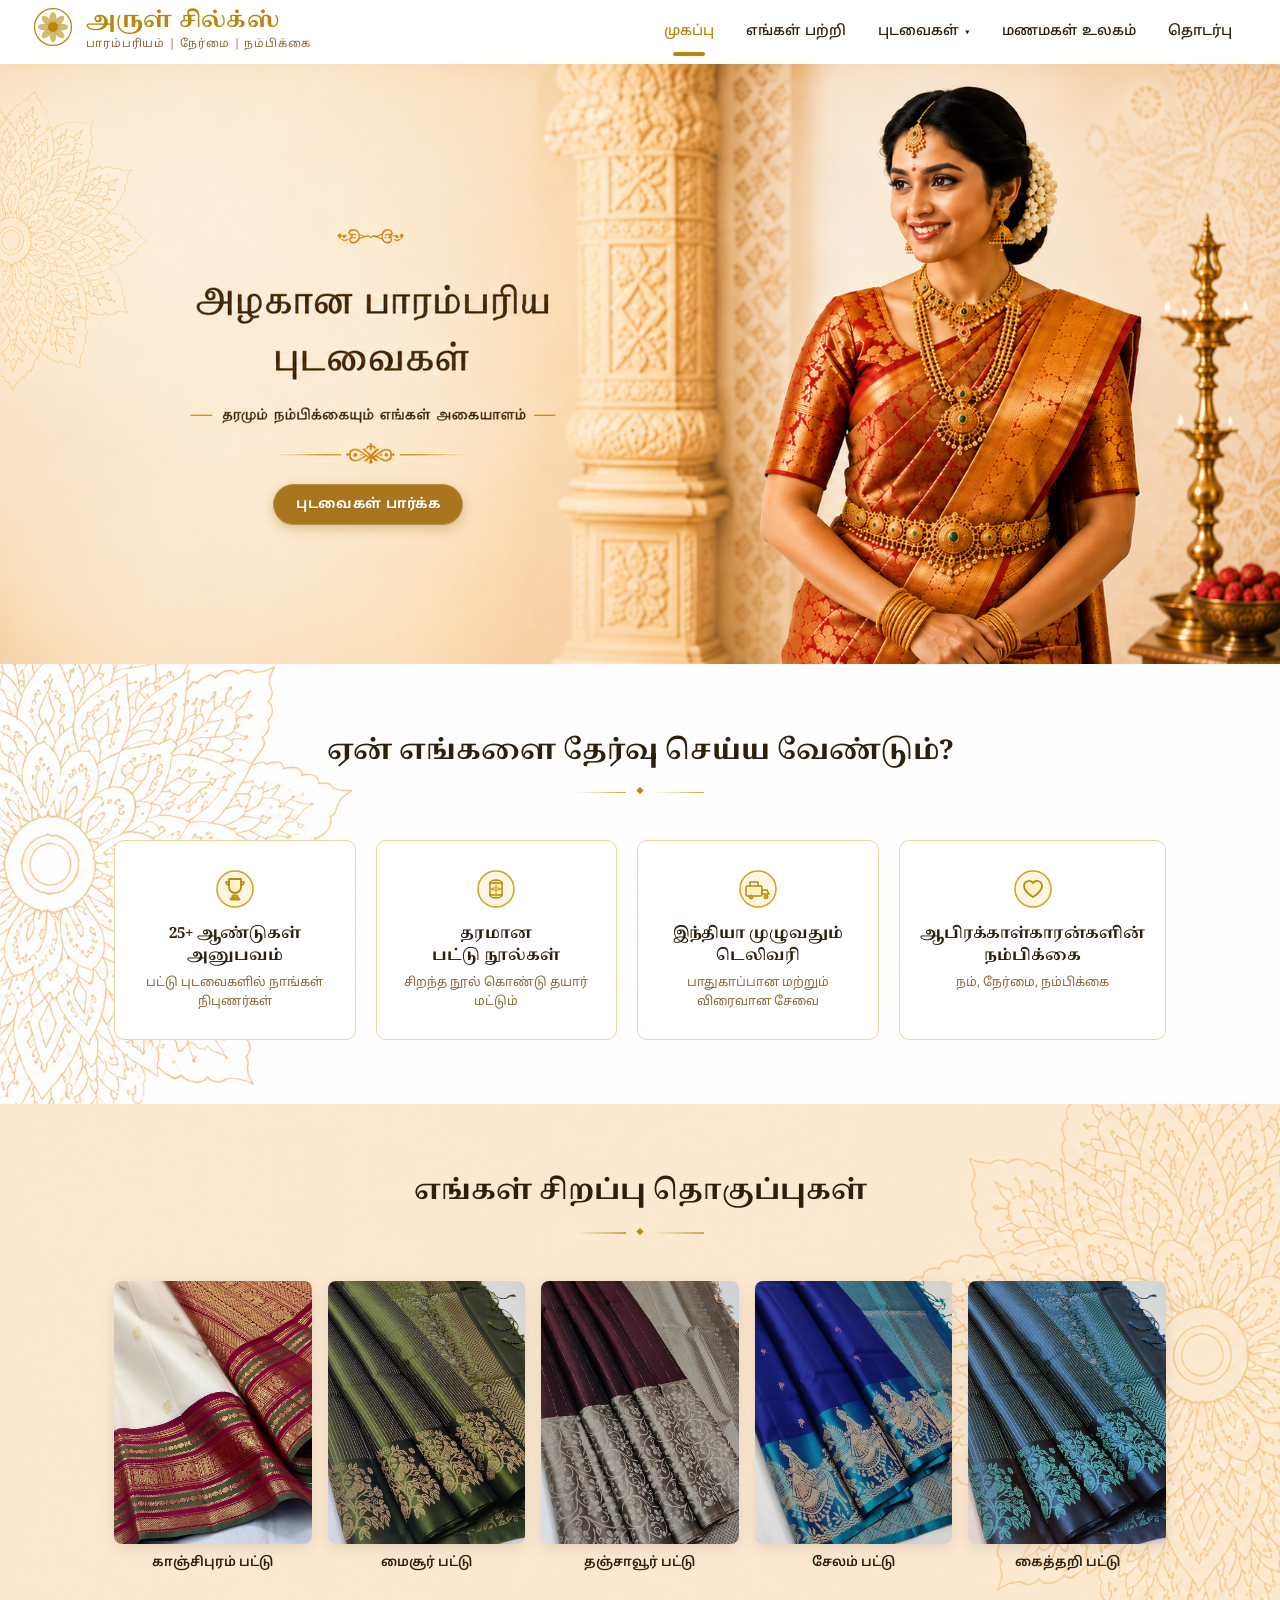
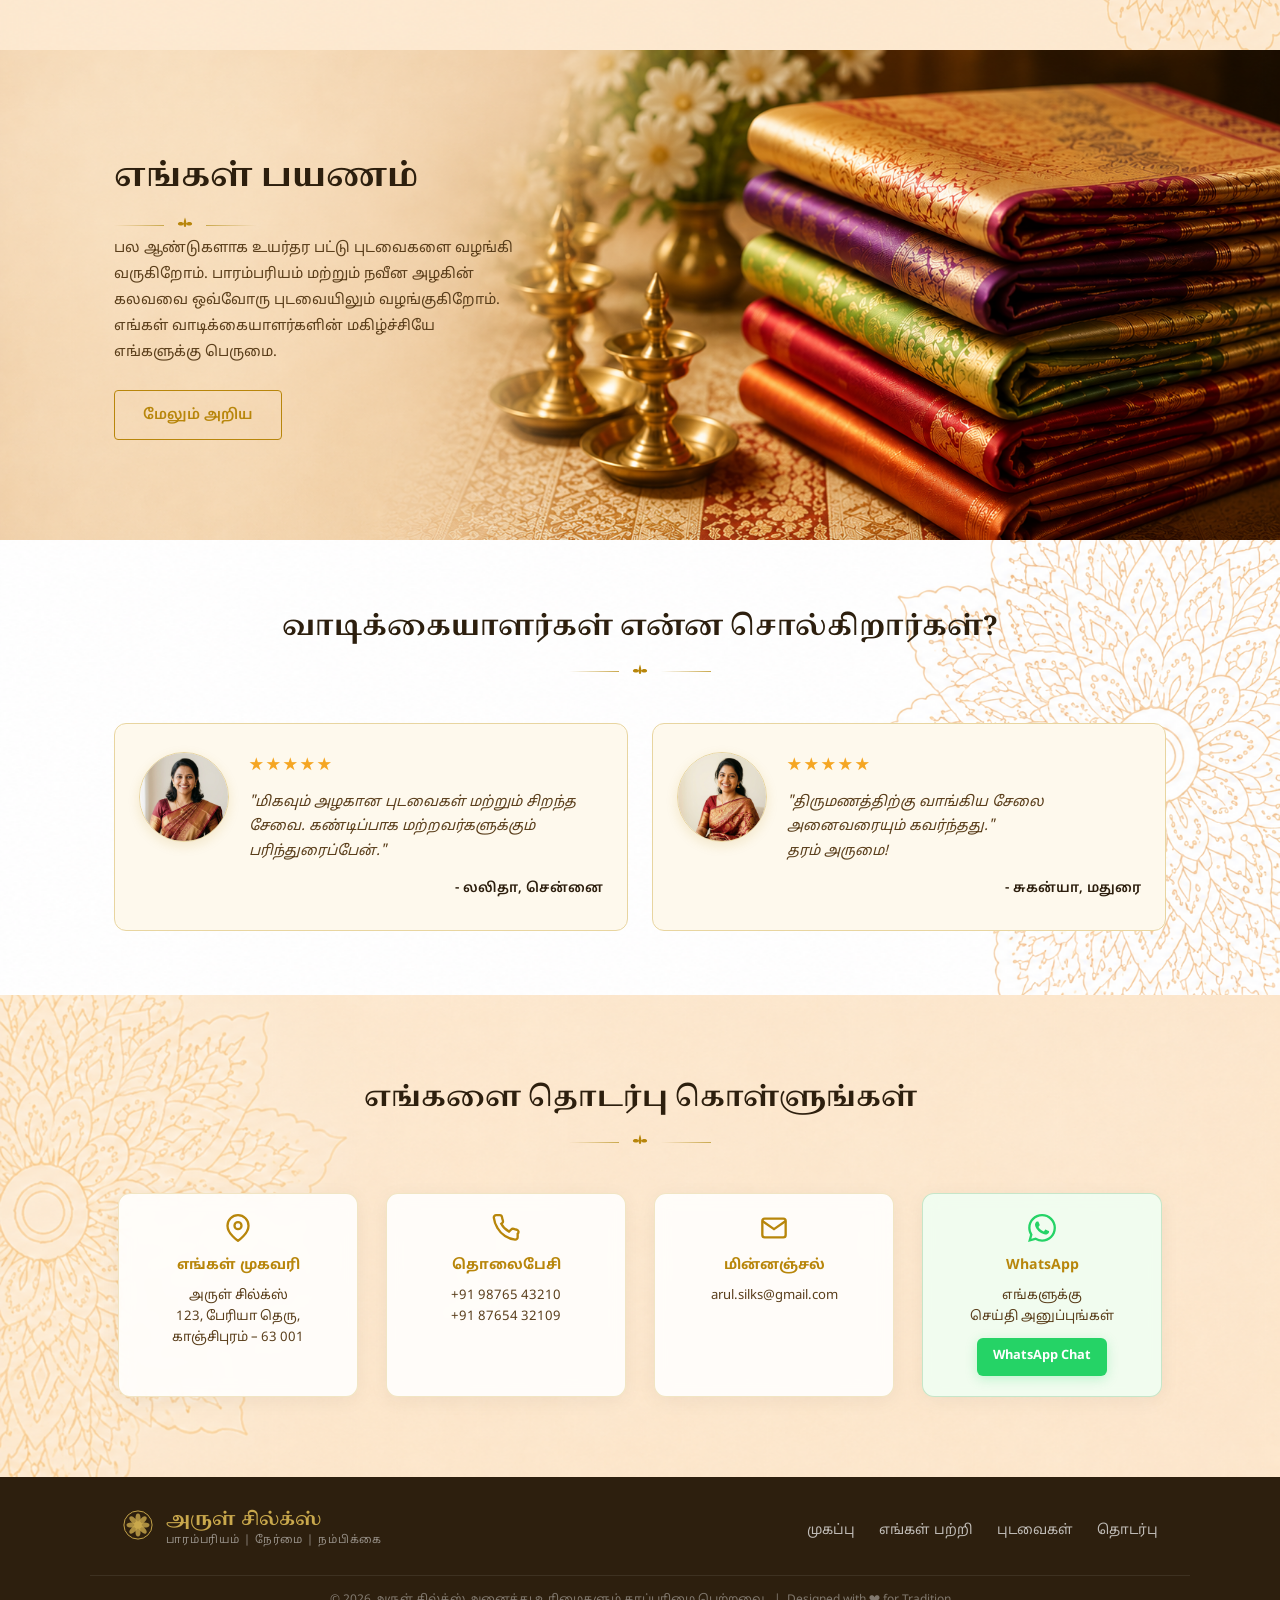
==== index.html @ bb90c960 "first commit" ====
<!DOCTYPE html>
<html lang="ta">

<head>
  <meta charset="UTF-8" />
  <meta name="viewport" content="width=device-width, initial-scale=1.0" />
  <title>அருள் சில்க்ஸ் - பாரம்பரிய பட்டு புடவைகள்</title>
  <meta name="description"
    content="அருள் சில்க்ஸ் - 25+ ஆண்டுகள் அனுபவம். காஞ்சிபுரம் பட்டு புடவைகள், மணமகள் உலகம் மற்றும் பாரம்பரிய டிசைன்கள். தரமும் நம்பிக்கையும் எங்கள் அடையாளம்." />
  <link rel="preconnect" href="https://fonts.googleapis.com" />
  <link rel="preconnect" href="https://fonts.gstatic.com" crossorigin />
  <link
    href="https://fonts.googleapis.com/css2?family=Noto+Sans+Tamil:wght@300;400;500;600;700;800;900&family=Noto+Serif+Tamil:wght@400;500;600;700&display=swap"
    rel="stylesheet" />
  <link rel="stylesheet" href="style.css" />
</head>

<body>

  <!-- ===== HEADER / NAVBAR ===== -->
  <header class="header" id="header">
    <div class="header-top">
      <div class="logo-area">
        <div class="logo-icon">
          <svg viewBox="0 0 50 50" fill="none" xmlns="http://www.w3.org/2000/svg" width="42" height="42">
            <circle cx="25" cy="25" r="22" stroke="#b8860b" stroke-width="1.5" fill="none" />
            <!-- Lotus petals -->
            <ellipse cx="25" cy="15" rx="4" ry="8" fill="#c9a84c" opacity="0.8" />
            <ellipse cx="25" cy="15" rx="4" ry="8" fill="#c9a84c" opacity="0.8" transform="rotate(45 25 25)" />
            <ellipse cx="25" cy="15" rx="4" ry="8" fill="#c9a84c" opacity="0.8" transform="rotate(90 25 25)" />
            <ellipse cx="25" cy="15" rx="4" ry="8" fill="#c9a84c" opacity="0.8" transform="rotate(135 25 25)" />
            <ellipse cx="25" cy="15" rx="4" ry="8" fill="#c9a84c" opacity="0.8" transform="rotate(180 25 25)" />
            <ellipse cx="25" cy="15" rx="4" ry="8" fill="#c9a84c" opacity="0.8" transform="rotate(225 25 25)" />
            <ellipse cx="25" cy="15" rx="4" ry="8" fill="#c9a84c" opacity="0.8" transform="rotate(270 25 25)" />
            <ellipse cx="25" cy="15" rx="4" ry="8" fill="#c9a84c" opacity="0.8" transform="rotate(315 25 25)" />
            <circle cx="25" cy="25" r="6" fill="#b8860b" />
          </svg>
        </div>
        <div class="logo-text">
          <span class="logo-name">அருள் சில்க்ஸ்</span>
          <span class="logo-tagline">பாரம்பரியம் | நேர்மை | நம்பிக்கை</span>
        </div>
      </div>
      <nav class="navbar" id="navbar">
        <ul class="nav-links">
          <li><a href="#home" class="nav-link active" id="nav-home">முகப்பு</a></li>
          <li><a href="#about" class="nav-link" id="nav-about">எங்கள் பற்றி</a></li>
          <li class="dropdown">
            <a href="products.html" class="nav-link" id="nav-collections">புடவைகள் <span class="arrow">▾</span></a>
            <ul class="dropdown-menu">
              <li><a href="products.html">காஞ்சிபுரம் பட்டு</a></li>
              <li><a href="bridal.html">மணமகள் உலகம்</a></li>
              <li><a href="products.html">சில்க் புடவைகள்</a></li>
              <li><a href="products.html">பார்ட்டி வேர்</a></li>
            </ul>
          </li>
          <li><a href="products.html" class="nav-link" id="nav-bridal">மணமகள் உலகம்</a></li>
          <li><a href="#contact" class="nav-link" id="nav-contact">தொடர்பு</a></li>
        </ul>
      </nav>
    </div>
  </header>

  <!-- ===== HERO SECTION ===== -->
  <section class="hero" id="home">
    <div class="hero-content">
      <div class="hero-text">
        <a href="#collections" class="btn-primary hero-btn">
          <span class="btn-text">புடவைகள் பார்க்க</span>
        </a>
      </div>
    </div>
  </section>


  <!-- ===== WHY CHOOSE US ===== -->
  <section class="why-us" id="why-us">
    <div class="container">
      <div class="section-header">
        <h2 class="section-title">ஏன் எங்களை தேர்வு செய்ய வேண்டும்?</h2>
        <div class="title-deco">
          <span class="deco-line-sm"></span>
          <span class="deco-diamond">◆</span>
          <span class="deco-line-sm"></span>
        </div>
      </div>
      <div class="features-grid">
        <div class="feature-card" id="feature-experience">
          <div class="feature-icon">
            <svg viewBox="0 0 40 40" width="40" height="40" fill="none">
              <circle cx="20" cy="20" r="18" fill="#fdf6e3" stroke="#d4a017" stroke-width="1.5" />
              <!-- Trophy -->
              <path d="M14 10h12v8a6 6 0 0 1-12 0V10z" stroke="#b8860b" stroke-width="1.8" stroke-linejoin="round"
                fill="#fef3c7" />
              <path d="M14 13H11a3 3 0 0 0 3 3" stroke="#b8860b" stroke-width="1.5" />
              <path d="M26 13h3a3 3 0 0 1-3 3" stroke="#b8860b" stroke-width="1.5" />
              <rect x="17" y="26" width="6" height="3" rx="1" fill="#d4a017" stroke="#b8860b" stroke-width="1" />
              <rect x="15" y="29" width="10" height="2" rx="1" fill="#d4a017" stroke="#b8860b" stroke-width="1" />
            </svg>
          </div>
          <h3 class="feature-title">25+ ஆண்டுகள்<br />அனுபவம்</h3>
          <p class="feature-desc">பட்டு புடவைகளில் நாங்கள் நிபுணர்கள்</p>
        </div>
        <div class="feature-card" id="feature-quality">
          <div class="feature-icon">
            <svg viewBox="0 0 40 40" width="40" height="40" fill="none">
              <circle cx="20" cy="20" r="18" fill="#fdf6e3" stroke="#d4a017" stroke-width="1.5" />
              <!-- Thread spool -->
              <ellipse cx="20" cy="14" rx="6" ry="3" fill="#fef3c7" stroke="#b8860b" stroke-width="1.5" />
              <ellipse cx="20" cy="26" rx="6" ry="3" fill="#fef3c7" stroke="#b8860b" stroke-width="1.5" />
              <rect x="14" y="14" width="12" height="12" fill="#fef3c7" stroke="#b8860b" stroke-width="1.5" />
              <line x1="20" y1="12" x2="20" y2="28" stroke="#d4a017" stroke-width="1" />
              <path d="M14 20 Q20 17 26 20 Q20 23 14 20z" stroke="#d4a017" stroke-width="1" fill="#d4a01744" />
            </svg>
          </div>
          <h3 class="feature-title">தரமான<br />பட்டு நூல்கள்</h3>
          <p class="feature-desc">சிறந்த நூல் கொண்டு தயார் மட்டும்</p>
        </div>
        <div class="feature-card" id="feature-delivery">
          <div class="feature-icon">
            <svg viewBox="0 0 40 40" width="40" height="40" fill="none">
              <circle cx="20" cy="20" r="18" fill="#fdf6e3" stroke="#d4a017" stroke-width="1.5" />
              <!-- Delivery truck -->
              <rect x="8" y="17" width="16" height="10" rx="1.5" fill="#fef3c7" stroke="#b8860b" stroke-width="1.5" />
              <path d="M24 21h5l2 4H24V21z" fill="#fef3c7" stroke="#b8860b" stroke-width="1.5" />
              <circle cx="13" cy="28" r="2" fill="#d4a017" stroke="#b8860b" stroke-width="1" />
              <circle cx="28" cy="28" r="2" fill="#d4a017" stroke="#b8860b" stroke-width="1" />
              <path d="M12 17V13h8v4" stroke="#b8860b" stroke-width="1.5" fill="none" />
            </svg>
          </div>
          <h3 class="feature-title">இந்தியா முழுவதும்<br />டெலிவரி</h3>
          <p class="feature-desc">பாதுகாப்பான மற்றும் விரைவான சேவை</p>
        </div>
        <div class="feature-card" id="feature-trust">
          <div class="feature-icon">
            <svg viewBox="0 0 40 40" width="40" height="40" fill="none">
              <circle cx="20" cy="20" r="18" fill="#fdf6e3" stroke="#d4a017" stroke-width="1.5" />
              <!-- Heart -->
              <path d="M20 28s-9-5.5-9-11a5 5 0 0 1 9-3 5 5 0 0 1 9 3c0 5.5-9 11-9 11z" fill="#fef3c7" stroke="#b8860b"
                stroke-width="1.8" stroke-linejoin="round" />
            </svg>
          </div>
          <h3 class="feature-title">ஆபிரக்காள்காரன்களின்<br />நம்பிக்கை</h3>
          <p class="feature-desc">நம், நேர்மை, நம்பிக்கை</p>
        </div>
      </div>
    </div>
  </section>

  <!-- ===== COLLECTIONS SECTION ===== -->
  <section class="collections" id="collections">
    <div class="container">
      <div class="section-header">
        <h2 class="section-title">எங்கள் சிறப்பு தொகுப்புகள்</h2>
        <div class="title-deco">
          <span class="deco-line-sm"></span>
          <span class="deco-diamond">◆</span>
          <span class="deco-line-sm"></span>
        </div>
      </div>
      <div class="collections-grid">
        <a href="products.html" class="collection-card" id="collection-kanchipuram" style="text-decoration:none;">
          <div class="collection-img-wrap">
            <img src="ts1.jpg" alt="காஞ்சிபுரம் பட்டு" />
            <div class="collection-overlay">
              <span>பார்க்க</span>
            </div>
          </div>
          <p class="collection-name">காஞ்சிபுரம் பட்டு</p>
        </a>
        <a href="products.html" class="collection-card" id="collection-bridal" style="text-decoration:none;">
          <div class="collection-img-wrap">
            <img src="ts4.jpg" alt="மைசூர் பட்டு" />
            <div class="collection-overlay">
              <span>பார்க்க</span>
            </div>
          </div>
          <p class="collection-name">மைசூர் பட்டு</p>
        </a>
        <a href="products.html" class="collection-card" id="collection-soft" style="text-decoration:none;">
          <div class="collection-img-wrap">
            <img src="ts2.jpg" alt="தஞ்சாவூர் பட்டு" />
            <div class="collection-overlay">
              <span>பார்க்க</span>
            </div>
          </div>
          <p class="collection-name">தஞ்சாவூர் பட்டு</p>
        </a>
        <a href="products.html" class="collection-card" id="collection-party" style="text-decoration:none;">
          <div class="collection-img-wrap">
            <img src="ts3.jpg" alt="சேலம் பட்டு" />
            <div class="collection-overlay">
              <span>பார்க்க</span>
            </div>
          </div>
          <p class="collection-name">சேலம் பட்டு</p>
        </a>
        <a href="products.html" class="collection-card" id="collection-traditional" style="text-decoration:none;">
          <div class="collection-img-wrap">
            <img src="ts4.jpg" alt="கைத்தறி பட்டு" style="filter: hue-rotate(140deg) saturate(1.3);" />
            <div class="collection-overlay">
              <span>பார்க்க</span>
            </div>
          </div>
          <p class="collection-name">கைத்தறி பட்டு</p>
        </a>
      </div>
    </div>
  </section>

  <!-- ===== OUR JOURNEY SECTION ===== -->
  <section class="journey" id="about">
    <div class="container">
      <div class="journey-inner">
        <div class="journey-text">
          <h2 class="journey-heading">எங்கள் பயணம்</h2>
          <div class="title-deco left-aligned">
            <span class="deco-line-sm"></span>
            <svg class="deco-lotus" viewBox="0 0 64 64" width="22" height="22" fill="currentColor">
              <!-- Center petal -->
              <path d="M32 10c-2 6-4 12-4 18 0 6 2 10 4 10s4-4 4-10c0-6-2-12-4-18z" />
              <!-- Left petal -->
              <path d="M30 28c-4-4-10-6-15-4-5 2-5 7 0 9 5 2 11 0 15-5z" />
              <!-- Right petal -->
              <path d="M34 28c4-4 10-6 15-4 5 2 5 7 0 9-5 2-11 0-15-5z" />
            </svg>
            <span class="deco-line-sm"></span>
          </div>
          <p class="journey-para">பல ஆண்டுகளாக உயர்தர பட்டு புடவைகளை வழங்கி<br>வருகிறோம். பாரம்பரியம் மற்றும் நவீன
            அழகின்<br> கலவவை ஒவ்வோரு புடவையிலும் வழங்குகிறோம்.<br> எங்கள் வாடிக்கையாளர்களின் மகிழ்ச்சியே<br> எங்களுக்கு
            பெருமை.
          </p>
          <a href="#contact" class="btn-outline" id="journey-cta">மேலும் அறிய</a>
        </div>
        <div class="journey-image">
          <img src="t6.png" alt="பட்டு புடவைகள் தொகுப்பு" />
        </div>
      </div>
    </div>
  </section>

  <!-- ===== TESTIMONIALS SECTION ===== -->
  <section class="testimonials" id="testimonials">
    <div class="container">
      <div class="section-header">
        <h2 class="section-title">வாடிக்கையாளர்கள் என்ன சொல்கிறார்கள்?</h2>
        <div class="title-deco">
          <span class="deco-line-sm"></span>
          <svg class="deco-lotus" viewBox="0 0 64 64" width="22" height="22" fill="currentColor">
            <!-- Center petal -->
            <path d="M32 10c-2 6-4 12-4 18 0 6 2 10 4 10s4-4 4-10c0-6-2-12-4-18z" />
            <!-- Left petal -->
            <path d="M30 28c-4-4-10-6-15-4-5 2-5 7 0 9 5 2 11 0 15-5z" />
            <!-- Right petal -->
            <path d="M34 28c4-4 10-6 15-4 5 2 5 7 0 9-5 2-11 0-15-5z" />
          </svg>
          <span class="deco-line-sm"></span>
        </div>
      </div>
      <div class="testimonials-grid">
        <div class="testimonial-card" id="testimonial-1">
          <div class="testimonial-avatar-wrap">
            <img class="testimonial-avatar" src="customer_lalitha.png" alt="லலிதா, சென்னை" />
          </div>
          <div class="testimonial-content">
            <div class="stars">★★★★★</div>
            <blockquote class="testimonial-quote">
              "மிகவும் அழகான புடவைகள் மற்றும் சிறந்த சேவை. கண்டிப்பாக மற்றவர்களுக்கும் பரிந்துரைப்பேன்."
            </blockquote>
            <div class="testimonial-author">
              <span class="author-name">- லலிதா, சென்னை</span>
            </div>
          </div>
        </div>
        <div class="testimonial-card" id="testimonial-2">
          <div class="testimonial-avatar-wrap">
            <img class="testimonial-avatar" src="customer_suganya.png" alt="சுகன்யா, மதுரை" />
          </div>
          <div class="testimonial-content">
            <div class="stars">★★★★★</div>
            <blockquote class="testimonial-quote">
              "திருமணத்திற்கு வாங்கிய சேலை அனைவரையும் கவர்ந்தது."<br>தரம் அருமை!
            </blockquote>
            <div class="testimonial-author">
              <span class="author-name">- சுகன்யா, மதுரை</span>
            </div>
          </div>
        </div>
      </div>
    </div>
  </section>

  <!-- ===== CONTACT SECTION ===== -->
  <section class="contact" id="contact">
    <div class="container">
      <div class="section-header">
        <h2 class="section-title">எங்களை தொடர்பு கொள்ளுங்கள்</h2>
        <div class="title-deco">
          <span class="deco-line-sm"></span>
          <svg class="deco-lotus" viewBox="0 0 64 64" width="22" height="22" fill="currentColor">
            <!-- Center petal -->
            <path d="M32 10c-2 6-4 12-4 18 0 6 2 10 4 10s4-4 4-10c0-6-2-12-4-18z" />
            <!-- Left petal -->
            <path d="M30 28c-4-4-10-6-15-4-5 2-5 7 0 9 5 2 11 0 15-5z" />
            <!-- Right petal -->
            <path d="M34 28c4-4 10-6 15-4 5 2 5 7 0 9-5 2-11 0-15-5z" />
          </svg>
          <span class="deco-line-sm"></span>
        </div>
      </div>
      <div class="contact-grid">
        <div class="contact-card" id="contact-address">
          <div class="contact-icon">
            <svg width="28" height="28" viewBox="0 0 24 24" fill="none" stroke="#b8860b" stroke-width="2">
              <path d="M21 10c0 7-9 13-9 13s-9-6-9-13a9 9 0 0 1 18 0z" />
              <circle cx="12" cy="10" r="3" />
            </svg>
          </div>
          <h3 class="contact-label">எங்கள் முகவரி</h3>
          <p class="contact-detail">
            அருள் சில்க்ஸ்<br />
            123, பேரியா தெரு,<br />
            காஞ்சிபுரம் – 63 001
          </p>
        </div>
        <div class="contact-card" id="contact-phone">
          <div class="contact-icon">
            <svg width="28" height="28" viewBox="0 0 24 24" fill="none" stroke="#b8860b" stroke-width="2">
              <path
                d="M22 16.92v3a2 2 0 0 1-2.18 2 19.79 19.79 0 0 1-8.63-3.07A19.5 19.5 0 0 1 4.69 12 19.79 19.79 0 0 1 1.61 3.4 2 2 0 0 1 3.58 1h3a2 2 0 0 1 2 1.72c.127.96.361 1.903.7 2.81a2 2 0 0 1-.45 2.11L7.91 8.37a16 16 0 0 0 6.72 6.72l1.83-1.83a2 2 0 0 1 2.11-.45c.907.339 1.85.573 2.81.7A2 2 0 0 1 22 16.92z" />
            </svg>
          </div>
          <h3 class="contact-label">தொலைபேசி</h3>
          <p class="contact-detail">
            <a href="tel:+919876543210">+91 98765 43210</a><br />
            <a href="tel:+918765432109">+91 87654 32109</a>
          </p>
        </div>
        <div class="contact-card" id="contact-email">
          <div class="contact-icon">
            <svg width="28" height="28" viewBox="0 0 24 24" fill="none" stroke="#b8860b" stroke-width="2">
              <path d="M4 4h16c1.1 0 2 .9 2 2v12c0 1.1-.9 2-2 2H4c-1.1 0-2-.9-2-2V6c0-1.1.9-2 2-2z" />
              <polyline points="22,6 12,13 2,6" />
            </svg>
          </div>
          <h3 class="contact-label">மின்னஞ்சல்</h3>
          <p class="contact-detail">
            <a href="mailto:arul.silks@gmail.com">arul.silks@gmail.com</a>
          </p>
        </div>
        <div class="contact-card whatsapp-card" id="contact-whatsapp">
          <div class="contact-icon">
            <svg width="28" height="28" viewBox="0 0 24 24" fill="#25D366">
              <path
                d="M17.472 14.382c-.297-.149-1.758-.867-2.03-.967-.273-.099-.471-.148-.67.15-.197.297-.767.966-.94 1.164-.173.199-.347.223-.644.075-.297-.15-1.255-.463-2.39-1.475-.883-.788-1.48-1.761-1.653-2.059-.173-.297-.018-.458.13-.606.134-.133.298-.347.446-.52.149-.174.198-.298.298-.497.099-.198.05-.371-.025-.52-.075-.149-.669-1.612-.916-2.207-.242-.579-.487-.5-.669-.51-.173-.008-.371-.01-.57-.01-.198 0-.52.074-.792.372-.272.297-1.04 1.016-1.04 2.479 0 1.462 1.065 2.875 1.213 3.074.149.198 2.096 3.2 5.077 4.487.709.306 1.262.489 1.694.625.712.227 1.36.195 1.871.118.571-.085 1.758-.719 2.006-1.413.248-.694.248-1.289.173-1.413-.074-.124-.272-.198-.57-.347m-5.421 7.403h-.004a9.87 9.87 0 0 1-5.031-1.378l-.361-.214-3.741.982.998-3.648-.235-.374a9.86 9.86 0 0 1-1.51-5.26c.001-5.45 4.436-9.884 9.888-9.884 2.64 0 5.122 1.03 6.988 2.898a9.825 9.825 0 0 1 2.893 6.994c-.003 5.45-4.437 9.884-9.885 9.884m8.413-18.297A11.815 11.815 0 0 0 12.05 0C5.495 0 .16 5.335.157 11.892c0 2.096.547 4.142 1.588 5.945L.057 24l6.305-1.654a11.882 11.882 0 0 0 5.683 1.448h.005c6.554 0 11.89-5.335 11.893-11.893a11.821 11.821 0 0 0-3.48-8.413Z" />
            </svg>
          </div>
          <h3 class="contact-label">WhatsApp</h3>
          <p class="contact-detail">எங்களுக்கு<br />செய்தி அனுப்புங்கள்</p>
          <a href="https://wa.me/919876543210" class="btn-whatsapp" id="whatsapp-btn" target="_blank">WhatsApp Chat</a>
        </div>
      </div>
    </div>
  </section>

  <!-- ===== FOOTER ===== -->
  <footer class="footer" id="footer">
    <div class="footer-inner">
      <div class="footer-logo-area">
        <div class="logo-icon">
          <svg viewBox="0 0 50 50" fill="none" xmlns="http://www.w3.org/2000/svg" width="32" height="32">
            <circle cx="25" cy="25" r="22" stroke="#c9a84c" stroke-width="1.5" fill="none" />
            <ellipse cx="25" cy="15" rx="4" ry="8" fill="#c9a84c" opacity="0.8" />
            <ellipse cx="25" cy="15" rx="4" ry="8" fill="#c9a84c" opacity="0.8" transform="rotate(45 25 25)" />
            <ellipse cx="25" cy="15" rx="4" ry="8" fill="#c9a84c" opacity="0.8" transform="rotate(90 25 25)" />
            <ellipse cx="25" cy="15" rx="4" ry="8" fill="#c9a84c" opacity="0.8" transform="rotate(135 25 25)" />
            <ellipse cx="25" cy="15" rx="4" ry="8" fill="#c9a84c" opacity="0.8" transform="rotate(180 25 25)" />
            <ellipse cx="25" cy="15" rx="4" ry="8" fill="#c9a84c" opacity="0.8" transform="rotate(225 25 25)" />
            <ellipse cx="25" cy="15" rx="4" ry="8" fill="#c9a84c" opacity="0.8" transform="rotate(270 25 25)" />
            <ellipse cx="25" cy="15" rx="4" ry="8" fill="#c9a84c" opacity="0.8" transform="rotate(315 25 25)" />
            <circle cx="25" cy="25" r="6" fill="#c9a84c" />
          </svg>
        </div>
        <div class="footer-logo-text">
          <span class="logo-name">அருள் சில்க்ஸ்</span>
          <span class="footer-tagline">பாரம்பரியம் | நேர்மை | நம்பிக்கை</span>
        </div>
      </div>
      <nav class="footer-nav">
        <a href="#home">முகப்பு</a>
        <a href="#about">எங்கள் பற்றி</a>
        <a href="#collections">புடவைகள்</a>
        <a href="#contact">தொடர்பு</a>
      </nav>
    </div>
    <div class="footer-bottom">
      <p>© 2026 அருள் சில்க்ஸ் அனைத்து உரிமைகளும் காப்புரிமை பெற்றவை. &nbsp;|&nbsp; Designed with ❤ for Tradition</p>
    </div>
  </footer>

  <script src="script.js"></script>
</body>

</html>
---- style.css ----
/* ===========================
   ARUL SILKS - STYLE SHEET
   =========================== */

*,
*::before,
*::after {
  box-sizing: border-box;
  margin: 0;
  padding: 0;
}

:root {
  --gold: #b8860b;
  --gold-light: #d4a017;
  --gold-pale: #c9a84c;
  --gold-bg: #fdf6e3;
  --gold-bg2: #fef9ed;
  --cream: #fffdf5;
  --cream2: #faf5e4;
  --brown: #5a3e1b;
  --text-dark: #2d1f0e;
  --text-mid: #5a3e1b;
  --text-light: #8a6a3a;
  --border: #e8d5a0;
  --white: #ffffff;
  --shadow: 0 4px 24px rgba(184, 134, 11, 0.10);
  --shadow-hover: 0 8px 36px rgba(184, 134, 11, 0.22);
}

html {
  scroll-behavior: smooth;
}

body {
  font-family: 'Noto Sans Tamil', 'Noto Serif Tamil', sans-serif;
  background: var(--cream);
  color: var(--text-dark);
  line-height: 1.7;
  overflow-x: hidden;
}

.container {
  max-width: 1100px;
  margin: 0 auto;
  padding: 0 24px;
}

/* ========================
   HEADER
   ======================== */
.header {
  background: var(--white);
  position: sticky;
  top: 0;
  z-index: 1000;
  box-shadow: 0 2px 16px rgba(184, 134, 11, 0.10);
}

.header-top {
  display: flex;
  align-items: center;
  justify-content: space-between;
  padding: 0 32px;
}

.logo-area {
  display: flex;
  align-items: center;
  gap: 12px;
  flex-shrink: 0;
}

.logo-icon {
  flex-shrink: 0;
}

.logo-text {
  display: flex;
  flex-direction: column;
}

.logo-name {
  font-family: 'Noto Serif Tamil', serif;
  font-size: 1.35rem;
  font-weight: 700;
  color: var(--gold);
  line-height: 1.2;
  letter-spacing: 0.01em;
}

.logo-tagline {
  font-size: 0.70rem;
  color: var(--text-light);
  letter-spacing: 0.08em;
}



/* NAVBAR */
.navbar {
  background: transparent;
  padding: 0;
}

.nav-links {
  display: flex;
  list-style: none;
  gap: 0;
  margin: 0;
}

.nav-link {
  display: block;
  padding: 20px 16px;
  text-decoration: none;
  color: var(--text-dark);
  font-size: 0.88rem;
  font-weight: 500;
  transition: color 0.2s;
  position: relative;
  white-space: nowrap;
}

.nav-link::after {
  content: '';
  position: absolute;
  bottom: 8px;
  left: 50%;
  width: 32px;
  height: 3.5px;
  background: var(--gold);
  transform: translateX(-50%) scaleX(0);
  transform-origin: center;
  transition: transform 0.25s ease;
  border-radius: 2px;
}

.nav-link:hover,
.nav-link.active {
  color: var(--gold);
}

.nav-link:hover::after,
.nav-link.active::after {
  transform: translateX(-50%) scaleX(1);
}

.nav-link .arrow {
  font-size: 0.7rem;
  margin-left: 2px;
}

/* Dropdown */
.dropdown {
  position: relative;
}

.dropdown-menu {
  display: none;
  position: absolute;
  top: 100%;
  left: 0;
  min-width: 180px;
  background: var(--white);
  border: 1px solid var(--border);
  border-top: 2px solid var(--gold);
  box-shadow: var(--shadow);
  list-style: none;
  z-index: 100;
}

.dropdown:hover .dropdown-menu {
  display: block;
}

.dropdown-menu li a {
  display: block;
  padding: 10px 16px;
  font-size: 0.85rem;
  color: var(--text-dark);
  text-decoration: none;
  transition: background 0.2s, color 0.2s;
}

.dropdown-menu li a:hover {
  background: var(--gold-bg);
  color: var(--gold);
}

/* ========================
   HERO SECTION
   ======================== */
.hero {
  min-height: 600px;
  /* Increased to accommodate text layout and button spacing */
  overflow: hidden;
  background-image: url('t5.png');
  background-size: cover;
  background-position: center top;
  background-repeat: no-repeat;
  display: flex;
  align-items: flex-start;
  /* Align content to start from top for precise margin control */
}


.hero-content {
  max-width: 1100px;
  margin: 0 auto;
  padding: 70px 48px;
  width: 100%;
  position: relative;
  z-index: 2;
}

.hero-text {
  max-width: 520px;
  margin-top: 350px;
  /* Aligns the button perfectly below the lower decoration ornament */
  margin-left: 135px;
}

.hero-deco {
  display: flex;
  align-items: center;
  gap: 10px;
  margin-bottom: 18px;
}

.deco-line {
  width: 50px;
  height: 1.5px;
  background: linear-gradient(to right, var(--gold-pale), transparent);
}

.deco-flower {
  color: var(--gold);
  font-size: 1.1rem;
  filter: drop-shadow(0 0 4px rgba(184, 134, 11, 0.4));
}

.hero-title {
  font-family: 'Noto Serif Tamil', serif;
  font-size: clamp(2.4rem, 5vw, 3.6rem);
  font-weight: 900;
  color: var(--text-dark);
  line-height: 1.22;
  margin-bottom: 18px;
  text-shadow: 0 2px 12px rgba(253, 246, 227, 0.8);
  letter-spacing: -0.01em;
}

.hero-subtitle {
  font-size: 1rem;
  color: var(--text-mid);
  margin-bottom: 34px;
  display: flex;
  align-items: center;
  gap: 10px;
  font-weight: 500;
}

.subtitle-dash {
  color: var(--gold);
  font-size: 1.3rem;
}

.btn-primary {
  display: inline-flex;
  align-items: center;
  gap: 9px;
  background: linear-gradient(135deg, var(--gold) 0%, #9a7009 100%);
  color: var(--white);
  text-decoration: none;
  padding: 14px 30px;
  border-radius: 5px;
  font-size: 0.95rem;
  font-weight: 700;
  font-family: 'Noto Sans Tamil', sans-serif;
  letter-spacing: 0.03em;
  transition: all 0.3s ease;
  box-shadow: 0 6px 20px rgba(184, 134, 11, 0.45);
}

.btn-primary:hover {
  transform: translateY(-3px);
  box-shadow: 0 10px 32px rgba(184, 134, 11, 0.55);
  background: linear-gradient(135deg, #d4a017 0%, #b8860b 100%);
}

/* Custom Hero Button matching mockup image exactly */
.hero-btn {
  background: #a9751d;
  /* Rich golden-brown/bronze color matching image */
  border-radius: 24px;
  /* Enhanced rounded radius */
  padding: 8px 22px;
  /* Reduced size */
  box-shadow: 0 4px 12px rgba(169, 117, 29, 0.35);
  transition: all 0.4s cubic-bezier(0.175, 0.885, 0.32, 1.275);
  border: 1px solid rgba(255, 255, 255, 0.2);
  position: relative;
  overflow: hidden;
}

.hero-btn::before {
  content: '';
  position: absolute;
  top: 0;
  left: -100%;
  width: 100%;
  height: 100%;
  background: linear-gradient(90deg, transparent, rgba(255, 255, 255, 0.2), transparent);
  transition: none;
}

.hero-btn:hover::before {
  left: 100%;
  transition: all 0.8s ease-in-out;
}

.hero-btn:hover {
  background: #bd8420;
  /* Shifting to slightly brighter gold/bronze */
  transform: translateY(-3px) scale(1.02);
  /* Reduced movement */
  box-shadow: 0 6px 18px rgba(169, 117, 29, 0.5);
}

.hero-btn .btn-icon {
  display: flex;
  align-items: center;
  justify-content: center;
  transition: transform 0.3s ease;
}

.hero-btn:hover .btn-icon {
  transform: rotate(-10deg) scale(1.15);
}

.hero-btn .btn-divider {
  width: 1px;
  height: 18px;
  /* Reduced height */
  background-color: rgba(255, 255, 255, 0.35);
  margin: 0 12px;
  /* Reduced gap */
  display: inline-block;
  vertical-align: middle;
}

.hero-btn .btn-text {
  font-size: 0.85rem;
  /* Reduced font size */
  font-weight: 700;
  letter-spacing: 0.04em;
  color: var(--white);
  text-shadow: 0 1px 2px rgba(0, 0, 0, 0.1);
}

/* ========================
   SECTION HEADERS
   ======================== */
.section-header {
  text-align: center;
  margin-bottom: 40px;
}

.section-title {
  font-family: 'Noto Serif Tamil', serif;
  font-size: clamp(1.3rem, 3vw, 1.7rem);
  font-weight: 700;
  color: var(--text-dark);
  margin-bottom: 10px;
}

.title-deco {
  display: flex;
  align-items: center;
  justify-content: center;
  gap: 10px;
  margin-top: 8px;
}

.title-deco.left-aligned {
  justify-content: flex-start;
}

.deco-line-sm {
  width: 50px;
  height: 1.5px;
  background: linear-gradient(to right, transparent, var(--gold-pale));
  display: block;
}

.title-deco.left-aligned .deco-line-sm:last-child {
  background: linear-gradient(to left, transparent, var(--gold-pale));
}

.deco-diamond {
  color: var(--gold);
  font-size: 0.6rem;
}

/* ========================
   WHY CHOOSE US
   ======================== */
.why-us {
  background-image: url('t8.png');
  background-size: cover;
  background-position: center;
  background-repeat: no-repeat;
  padding: 64px 0;
}

.features-grid {
  display: grid;
  grid-template-columns: repeat(4, 1fr);
  gap: 20px;
}

.feature-card {
  background: var(--white);
  border: 1.5px solid var(--border);
  border-radius: 10px;
  padding: 28px 20px;
  text-align: center;
  transition: all 0.3s ease;
  cursor: default;
}

.feature-card:hover {
  border-color: var(--gold-pale);
  transform: translateY(-5px);
  animation: gold-glow-pulse 1.8s infinite ease-in-out;
}

.feature-icon {
  display: flex;
  justify-content: center;
  margin-bottom: 14px;
}

.feature-title {
  font-family: 'Noto Serif Tamil', serif;
  font-size: 0.95rem;
  font-weight: 700;
  color: var(--text-dark);
  margin-bottom: 8px;
  line-height: 1.4;
}

.feature-desc {
  font-size: 0.78rem;
  color: var(--text-light);
  line-height: 1.5;
}

/* ========================
   COLLECTIONS
   ======================== */
.collections {
  background-image: url('t10.png');
  background-size: cover;
  background-position: center;
  background-repeat: no-repeat;
  padding: 64px 0;
}

.collections-grid {
  display: grid;
  grid-template-columns: repeat(5, 1fr);
  gap: 16px;
}

.collection-card {
  text-align: center;
  cursor: pointer;
  transition: transform 0.3s ease;
}

.collection-img-wrap {
  position: relative;
  border-radius: 8px;
  overflow: hidden;
  aspect-ratio: 3/4;
  margin-bottom: 10px;
  box-shadow: 0 4px 16px rgba(0, 0, 0, 0.10);
}

.collection-img-wrap img {
  width: 100%;
  height: 100%;
  object-fit: cover;
  transition: transform 0.4s ease;
  display: block;
}

.collection-overlay {
  position: absolute;
  inset: 0;
  background: rgba(184, 134, 11, 0.75);
  display: flex;
  align-items: center;
  justify-content: center;
  opacity: 0;
  transition: opacity 0.3s ease;
}

.collection-overlay span {
  color: var(--white);
  font-weight: 700;
  font-size: 1rem;
  border: 2px solid rgba(255, 255, 255, 0.8);
  padding: 8px 20px;
  border-radius: 4px;
}

.collection-card:hover {
  transform: translateY(-5px);
}

.collection-card:hover .collection-img-wrap {
  animation: gold-glow-pulse 1.8s infinite ease-in-out;
}

.collection-card:hover .collection-img-wrap img {
  transform: scale(1.07);
}

.collection-card:hover .collection-overlay {
  opacity: 1;
}

.collection-name {
  font-size: 0.82rem;
  font-weight: 600;
  color: var(--text-dark);
  line-height: 1.4;
  min-height: 2.4em;
}

/* ========================
   JOURNEY SECTION
   ======================== */
.journey {
  background-image: url('t6.png');
  background-size: cover;
  background-position: right center;
  background-repeat: no-repeat;
  padding: 100px 0;
}

.journey-inner {
  display: grid;
  grid-template-columns: 1.25fr 0.75fr;
  gap: 40px;
  align-items: center;
}

.journey-heading {
  font-family: 'Noto Serif Tamil', serif;
  font-size: clamp(1.5rem, 3vw, 2rem);
  font-weight: 700;
  color: var(--text-dark);
  margin-bottom: 10px;
}

.journey-para {
  font-size: 0.90rem;
  color: var(--text-mid);
  margin-bottom: 14px;
  line-height: 1.8;
}

.btn-outline {
  display: inline-block;
  margin-top: 10px;
  padding: 12px 28px;
  border: 1.5px solid var(--gold);
  color: var(--gold);
  text-decoration: none;
  border-radius: 4px;
  font-size: 0.90rem;
  font-weight: 600;
  font-family: 'Noto Sans Tamil', sans-serif;
  transition: all 0.3s ease;
}

.btn-outline:hover {
  background: var(--gold);
  color: var(--white);
  transform: translateY(-2px);
  box-shadow: 0 6px 20px rgba(184, 134, 11, 0.30);
}

.journey-image {
  display: none;
  /* Hidden on desktop, layout is background-based */
}

.deco-lotus {
  color: var(--gold);
  flex-shrink: 0;
  display: inline-block;
  vertical-align: middle;
}

/* ========================
   TESTIMONIALS
   ======================== */
.testimonials {
  background-image: url('t9.png');
  background-size: cover;
  background-position: center;
  background-repeat: no-repeat;
  padding: 64px 0;
}

.testimonials-grid {
  display: grid;
  grid-template-columns: 1fr 1fr;
  gap: 24px;
}

.testimonial-card {
  background: var(--gold-bg2);
  border: 1.5px solid var(--border);
  border-radius: 12px;
  padding: 28px 24px;
  transition: all 0.3s ease;
  display: flex;
  gap: 20px;
  align-items: flex-start;
}

.testimonial-card:hover {
  border-color: var(--gold-pale);
  transform: translateY(-5px);
  animation: gold-glow-pulse 1.8s infinite ease-in-out;
}

.testimonial-avatar-wrap {
  width: 90px;
  height: 90px;
  border-radius: 50%;
  overflow: hidden;
  flex-shrink: 0;
  box-shadow: 0 4px 12px rgba(184, 134, 11, 0.15);
  border: 1.5px solid var(--border);
}

.testimonial-avatar {
  width: 100%;
  height: 100%;
  object-fit: cover;
  display: block;
}

.testimonial-content {
  flex-grow: 1;
}

.stars {
  color: #f5a623;
  font-size: 1.1rem;
  margin-bottom: 8px;
  letter-spacing: 2px;
}

.testimonial-quote {
  font-size: 0.90rem;
  color: var(--text-mid);
  line-height: 1.7;
  font-style: italic;
  margin-bottom: 12px;
  border: none;
  padding: 0;
}

.testimonial-author {
  display: block;
  text-align: right;
}

.author-name {
  font-size: 0.85rem;
  font-weight: 600;
  color: var(--text-dark);
}

/* ========================
   CONTACT SECTION
   ======================== */
.contact {
  background-image: url('t7.png');
  background-size: cover;
  background-position: center;
  background-repeat: no-repeat;
  padding: 80px 0;
}

.contact-grid {
  display: grid;
  grid-template-columns: repeat(4, 1fr);
  gap: 20px;
  justify-items: center;
}

.contact-card {
  background: rgba(255, 255, 255, 0.88);
  backdrop-filter: blur(8px);
  -webkit-backdrop-filter: blur(8px);
  border: 1px solid rgba(232, 213, 160, 0.6);
  border-radius: 12px;
  padding: 20px 14px;
  text-align: center;
  transition: all 0.3s ease;
  width: 100%;
  max-width: 240px;
  box-shadow: 0 4px 20px rgba(0, 0, 0, 0.05);
}

.contact-card:hover {
  border-color: var(--gold-pale);
  transform: translateY(-5px);
  background: rgba(255, 255, 255, 0.95);
  animation: gold-glow-pulse 1.8s infinite ease-in-out;
}

.contact-icon {
  display: flex;
  justify-content: center;
  margin-bottom: 12px;
  transition: transform 0.3s ease;
}

.contact-card:hover .contact-icon {
  transform: scale(1.15);
}

.contact-label {
  font-size: 0.88rem;
  font-weight: 700;
  color: var(--gold);
  margin-bottom: 8px;
}

.contact-detail {
  font-size: 0.82rem;
  color: var(--text-mid);
  line-height: 1.6;
}

.contact-detail a {
  color: var(--text-mid);
  text-decoration: none;
  transition: color 0.2s;
}

.contact-detail a:hover {
  color: var(--gold);
}

.whatsapp-card {
  background: rgba(240, 255, 244, 0.88);
  border-color: rgba(168, 216, 176, 0.6);
}

.whatsapp-card:hover {
  background: rgba(240, 255, 244, 0.95);
}

.btn-whatsapp {
  display: inline-block;
  margin-top: 10px;
  padding: 8px 16px;
  background: #25D366;
  color: white;
  text-decoration: none;
  border-radius: 6px;
  font-size: 0.80rem;
  font-weight: 700;
  transition: all 0.3s ease;
  box-shadow: 0 3px 12px rgba(37, 211, 102, 0.25);
}

.btn-whatsapp:hover {
  background: #1fa855;
  transform: translateY(-2px);
  box-shadow: 0 6px 20px rgba(37, 211, 102, 0.35);
}

/* ========================
   FOOTER
   ======================== */
.footer {
  background: var(--text-dark);
  color: rgba(255, 255, 255, 0.85);
}

.footer-inner {
  max-width: 1100px;
  margin: 0 auto;
  padding: 32px 32px 24px;
  display: flex;
  align-items: center;
  justify-content: space-between;
  border-bottom: 1px solid rgba(255, 255, 255, 0.08);
}

.footer-logo-area {
  display: flex;
  align-items: center;
  gap: 12px;
}

.footer-logo-text {
  display: flex;
  flex-direction: column;
}

.footer-logo-text .logo-name {
  color: var(--gold-pale);
  font-size: 1.1rem;
}

.footer-tagline {
  font-size: 0.68rem;
  color: rgba(255, 255, 255, 0.50);
  letter-spacing: 0.08em;
}

.footer-nav {
  display: flex;
  gap: 24px;
}

.footer-nav a {
  color: rgba(255, 255, 255, 0.70);
  text-decoration: none;
  font-size: 0.85rem;
  transition: color 0.2s;
}

.footer-nav a:hover {
  color: var(--gold-pale);
}

.footer-bottom {
  max-width: 1100px;
  margin: 0 auto;
  padding: 14px 32px;
  text-align: center;
  font-size: 0.75rem;
  color: rgba(255, 255, 255, 0.40);
}

/* ========================
   SCROLL ANIMATIONS
   ======================== */
@keyframes fadeInUp {
  from {
    opacity: 0;
    transform: translateY(30px);
  }

  to {
    opacity: 1;
    transform: translateY(0);
  }
}

@keyframes gold-glow-pulse {
  0% {
    box-shadow: 0 4px 20px rgba(184, 134, 11, 0.15);
  }
  50% {
    box-shadow: 0 8px 32px rgba(184, 134, 11, 0.5), 0 0 12px rgba(212, 160, 23, 0.45);
  }
  100% {
    box-shadow: 0 4px 20px rgba(184, 134, 11, 0.15);
  }
}

.section-header,
.feature-card,
.collection-card,
.testimonial-card,
.contact-card {
  animation: fadeInUp 0.6s ease both;
}

.feature-card:nth-child(1) {
  animation-delay: 0.1s;
}

.feature-card:nth-child(2) {
  animation-delay: 0.2s;
}

.feature-card:nth-child(3) {
  animation-delay: 0.3s;
}

.feature-card:nth-child(4) {
  animation-delay: 0.4s;
}

.collection-card:nth-child(1) {
  animation-delay: 0.1s;
}

.collection-card:nth-child(2) {
  animation-delay: 0.2s;
}

.collection-card:nth-child(3) {
  animation-delay: 0.3s;
}

.collection-card:nth-child(4) {
  animation-delay: 0.4s;
}

.collection-card:nth-child(5) {
  animation-delay: 0.5s;
}

/* ========================
   RESPONSIVE
   ======================== */
@media (max-width: 900px) {
  .features-grid {
    grid-template-columns: repeat(2, 1fr);
  }

  .collections-grid {
    grid-template-columns: repeat(3, 1fr);
  }

  .contact-grid {
    grid-template-columns: repeat(2, 1fr);
  }

  .journey {
    background-image: none;
    background-color: var(--gold-bg);
    padding: 60px 0;
  }

  .journey-inner {
    grid-template-columns: 1fr;
    gap: 32px;
  }

  .journey-image {
    display: block;
    border-radius: 12px;
    overflow: hidden;
    box-shadow: 0 12px 40px rgba(184, 134, 11, 0.18);
    width: 100%;
  }

  .journey-image img {
    width: 100%;
    height: 300px;
    object-fit: cover;
    display: block;
  }

  .testimonials-grid {
    grid-template-columns: 1fr;
  }

  .hero {
    min-height: 480px;
    /* Adjusted height */
    background-position: right center;
  }

  .hero-content {
    padding: 50px 28px;
  }

  .hero-text {
    max-width: 420px;
    margin-top: 325px;
    /* Adjusted margin for tablet screen sizes */
  }

  .hero-title {
    font-size: clamp(2rem, 6vw, 2.8rem);
  }
}

@media (max-width: 600px) {
  .header-top {
    flex-direction: column;
    gap: 10px;
  }

  .nav-links {
    flex-wrap: wrap;
    justify-content: center;
  }

  .features-grid {
    grid-template-columns: 1fr;
  }

  .collections-grid {
    grid-template-columns: repeat(2, 1fr);
  }

  .contact-grid {
    grid-template-columns: 1fr;
  }

  .testimonial-card {
    flex-direction: column;
    align-items: center;
    text-align: center;
    gap: 16px;
  }

  .testimonial-author {
    text-align: center;
  }

  .footer-inner {
    flex-direction: column;
    gap: 20px;
    text-align: center;
  }

  .footer-nav {
    flex-wrap: wrap;
    justify-content: center;
    gap: 14px;
  }
}
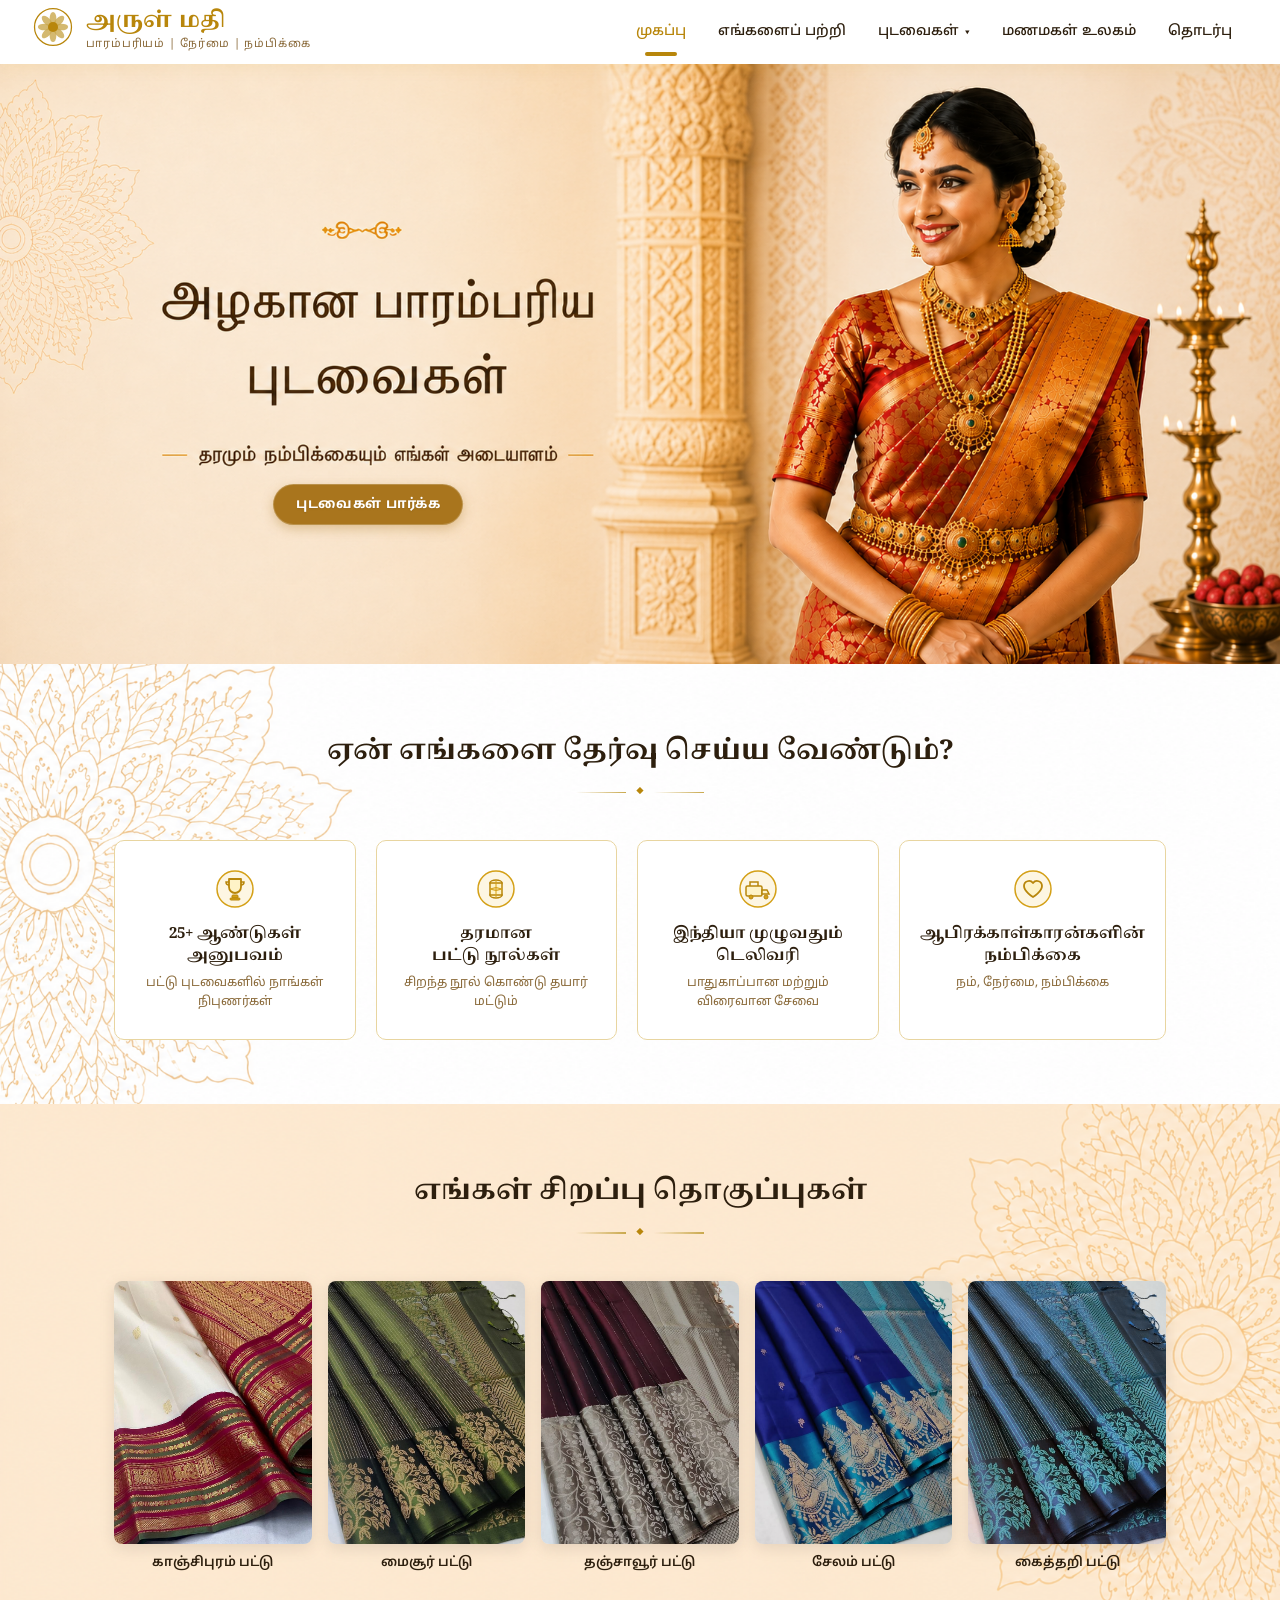
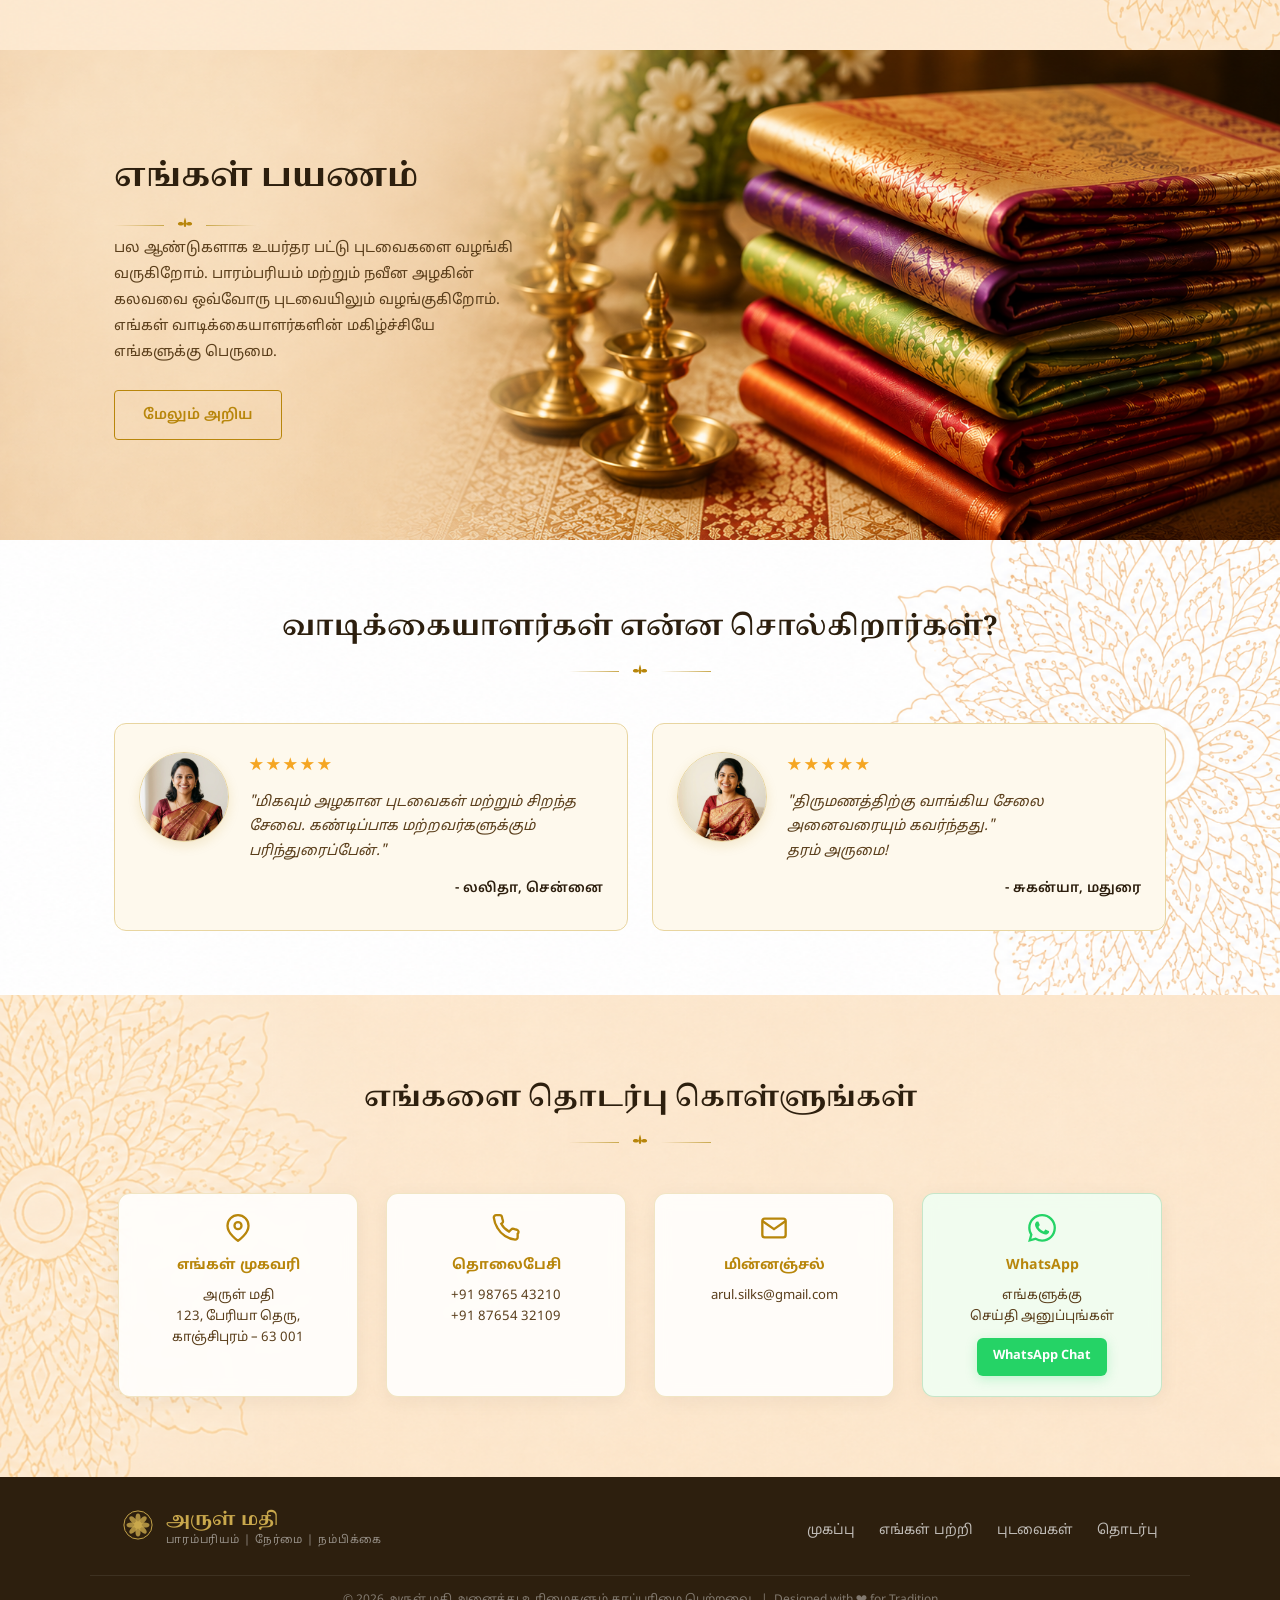
==== commit 9492a3a3: "Image changes and Spelling Corrections" ====
--- a/index.html
+++ b/index.html
@@ -4,9 +4,9 @@
 <head>
   <meta charset="UTF-8" />
   <meta name="viewport" content="width=device-width, initial-scale=1.0" />
-  <title>அருள் சில்க்ஸ் - பாரம்பரிய பட்டு புடவைகள்</title>
+  <title>அருள் மதி - பாரம்பரிய பட்டு புடவைகள்</title>
   <meta name="description"
-    content="அருள் சில்க்ஸ் - 25+ ஆண்டுகள் அனுபவம். காஞ்சிபுரம் பட்டு புடவைகள், மணமகள் உலகம் மற்றும் பாரம்பரிய டிசைன்கள். தரமும் நம்பிக்கையும் எங்கள் அடையாளம்." />
+    content="அருள் மதி - 25+ ஆண்டுகள் அனுபவம். காஞ்சிபுரம் பட்டு புடவைகள், மணமகள் உலகம் மற்றும் பாரம்பரிய டிசைன்கள். தரமும் நம்பிக்கையும் எங்கள் அடையாளம்." />
   <link rel="preconnect" href="https://fonts.googleapis.com" />
   <link rel="preconnect" href="https://fonts.gstatic.com" crossorigin />
   <link
@@ -37,14 +37,14 @@
           </svg>
         </div>
         <div class="logo-text">
-          <span class="logo-name">அருள் சில்க்ஸ்</span>
+          <span class="logo-name">அருள் மதி</span>
           <span class="logo-tagline">பாரம்பரியம் | நேர்மை | நம்பிக்கை</span>
         </div>
       </div>
       <nav class="navbar" id="navbar">
         <ul class="nav-links">
           <li><a href="#home" class="nav-link active" id="nav-home">முகப்பு</a></li>
-          <li><a href="#about" class="nav-link" id="nav-about">எங்கள் பற்றி</a></li>
+          <li><a href="#about" class="nav-link" id="nav-about">எங்களைப் பற்றி</a></li>
           <li class="dropdown">
             <a href="products.html" class="nav-link" id="nav-collections">புடவைகள் <span class="arrow">▾</span></a>
             <ul class="dropdown-menu">
@@ -318,7 +318,7 @@
           </div>
           <h3 class="contact-label">எங்கள் முகவரி</h3>
           <p class="contact-detail">
-            அருள் சில்க்ஸ்<br />
+            அருள் மதி<br />
             123, பேரியா தெரு,<br />
             காஞ்சிபுரம் – 63 001
           </p>
@@ -382,7 +382,7 @@
           </svg>
         </div>
         <div class="footer-logo-text">
-          <span class="logo-name">அருள் சில்க்ஸ்</span>
+          <span class="logo-name">அருள் மதி</span>
           <span class="footer-tagline">பாரம்பரியம் | நேர்மை | நம்பிக்கை</span>
         </div>
       </div>
@@ -394,7 +394,7 @@
       </nav>
     </div>
     <div class="footer-bottom">
-      <p>© 2026 அருள் சில்க்ஸ் அனைத்து உரிமைகளும் காப்புரிமை பெற்றவை. &nbsp;|&nbsp; Designed with ❤ for Tradition</p>
+      <p>© 2026 அருள் மதி அனைத்து உரிமைகளும் காப்புரிமை பெற்றவை. &nbsp;|&nbsp; Designed with ❤ for Tradition</p>
     </div>
   </footer>
 
--- a/style.css
+++ b/style.css
@@ -195,7 +195,7 @@
   min-height: 600px;
   /* Increased to accommodate text layout and button spacing */
   overflow: hidden;
-  background-image: url('t5.png');
+  background-image: url('t55.png');
   background-size: cover;
   background-position: center top;
   background-repeat: no-repeat;
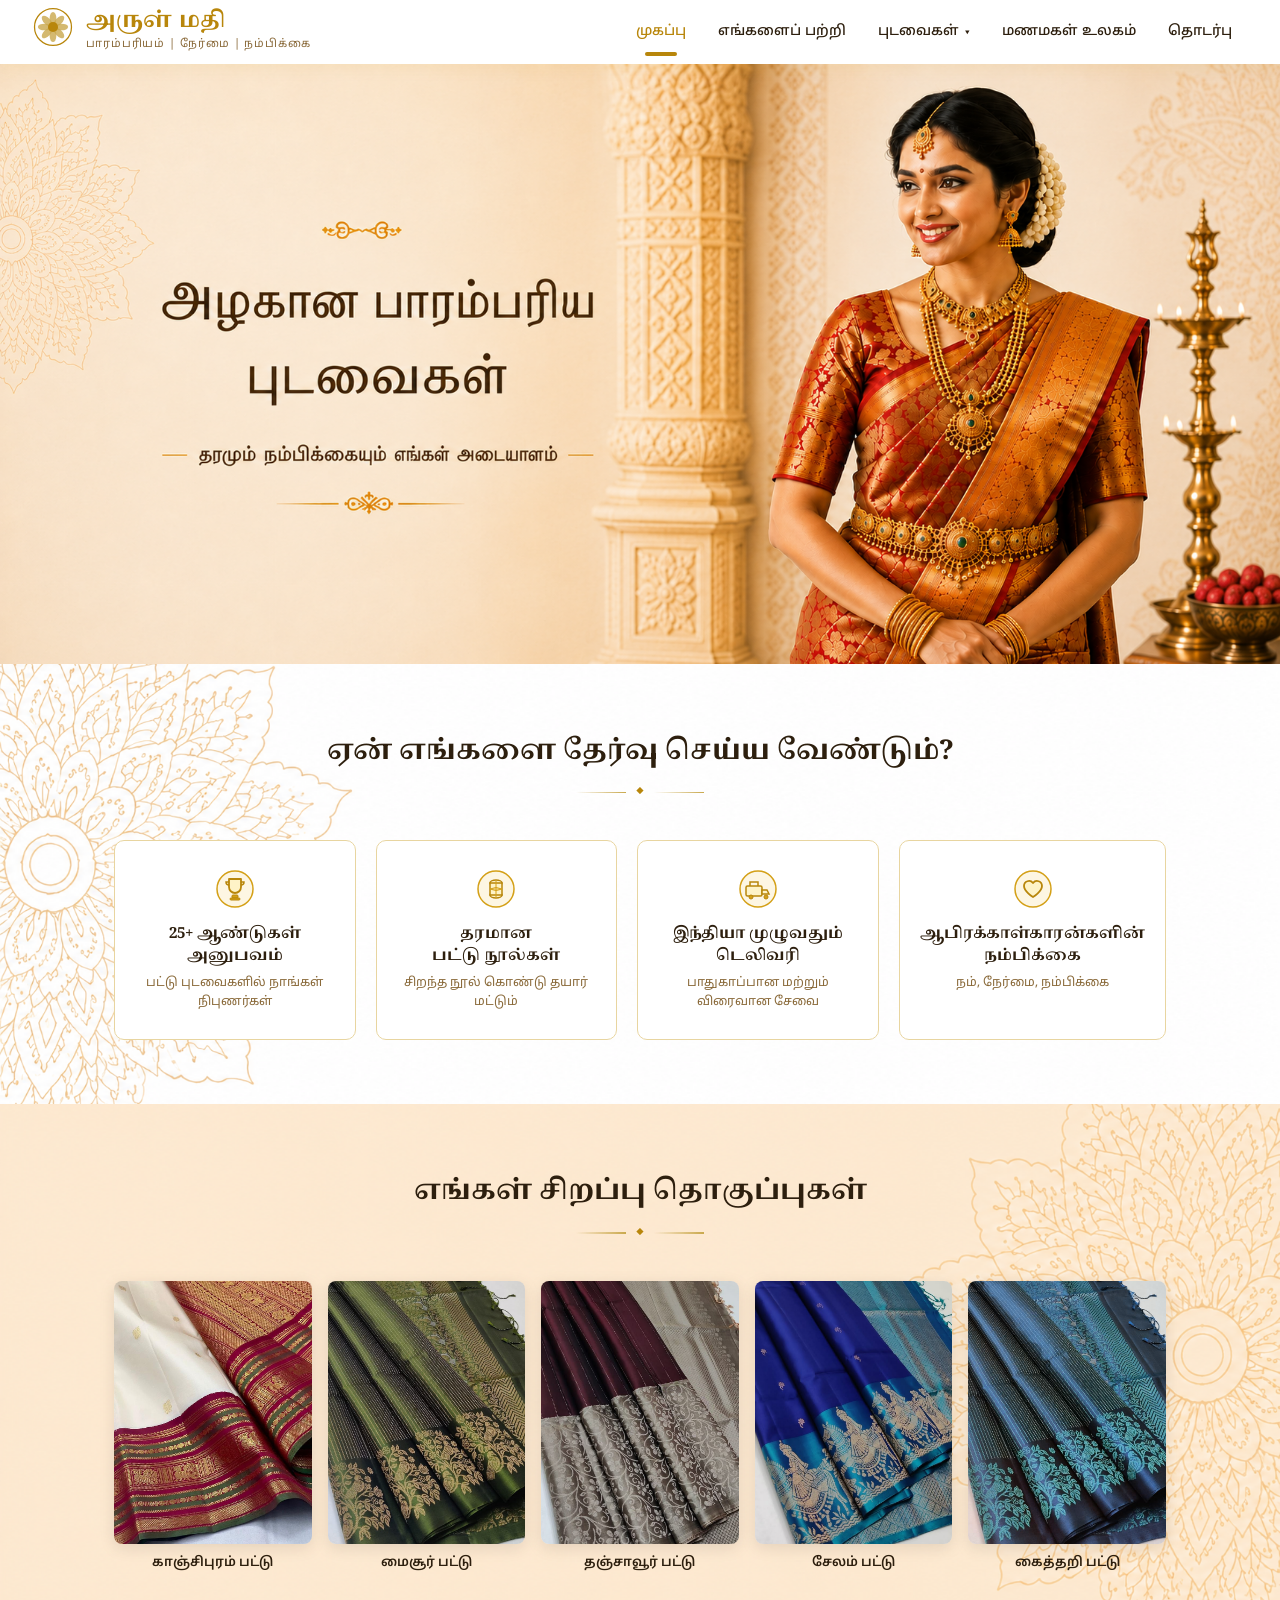
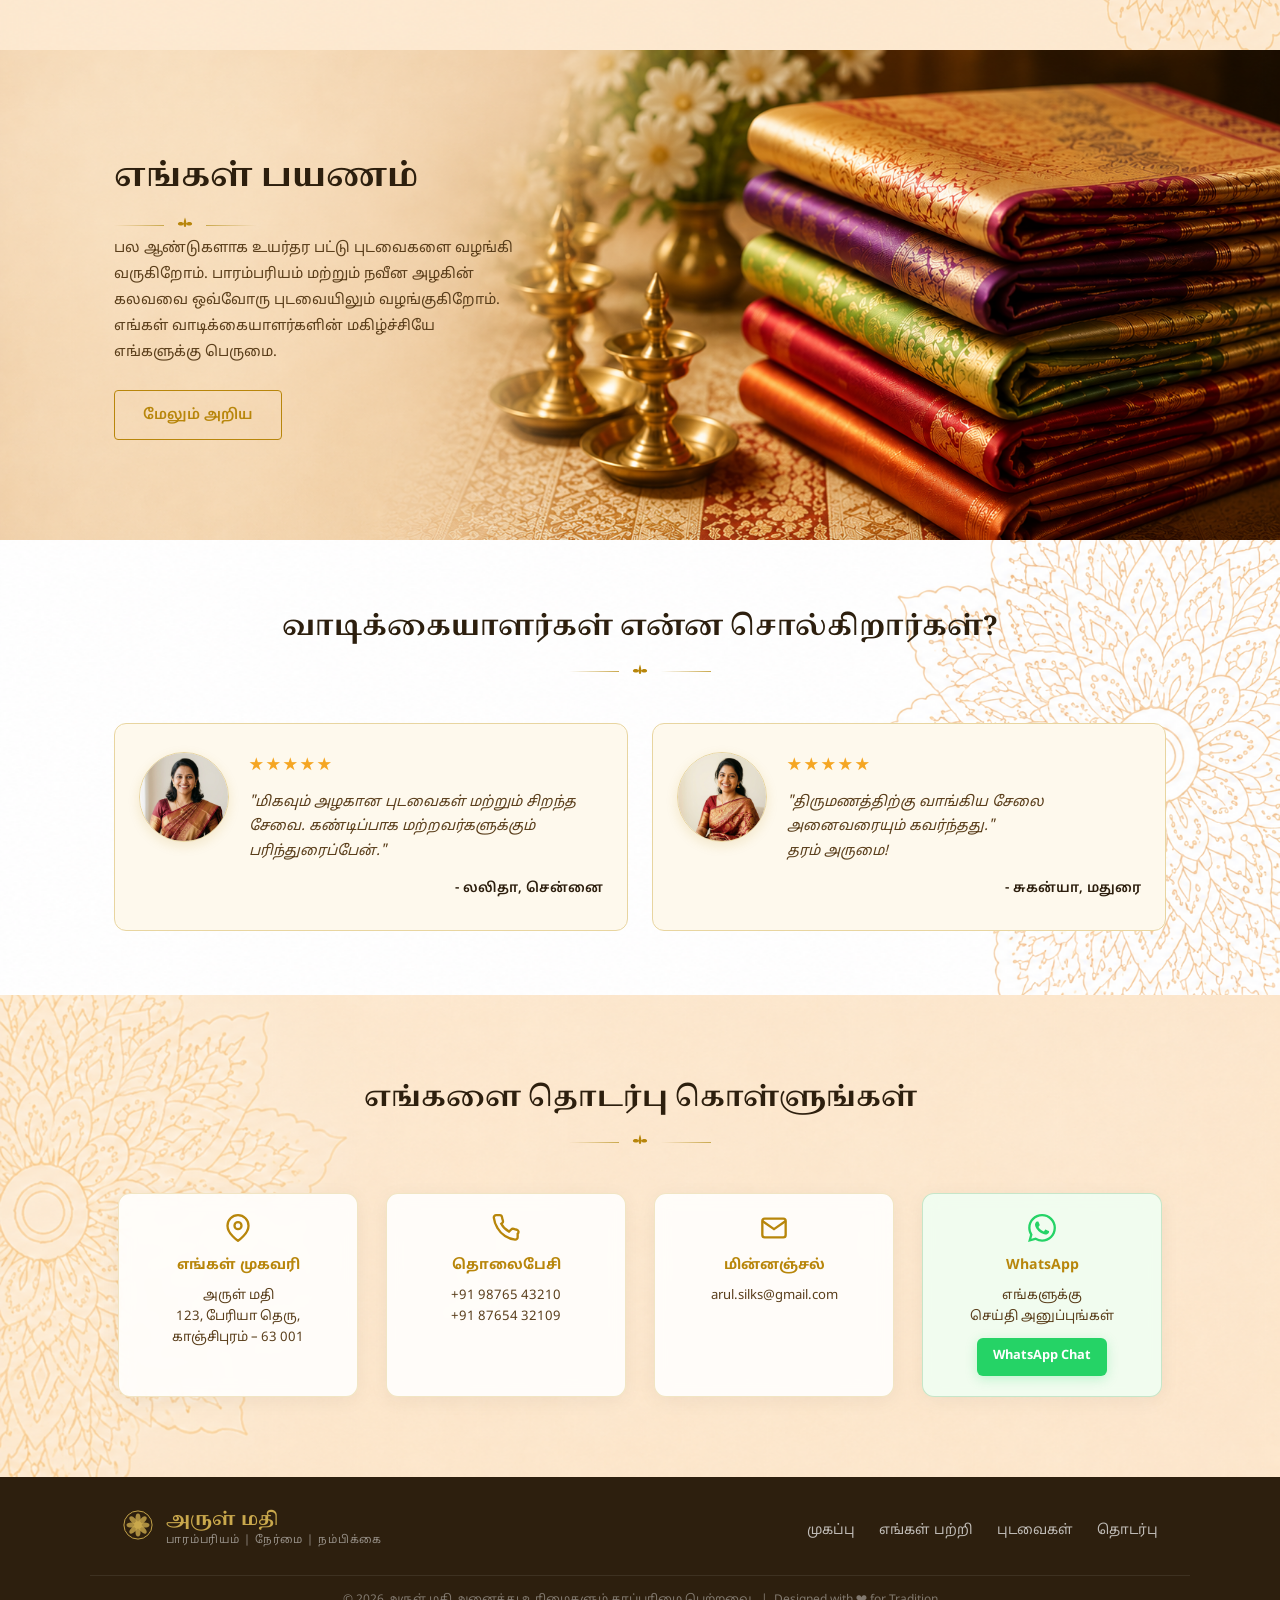
==== commit ef608b2c: "remove button" ====
--- a/index.html
+++ b/index.html
@@ -65,9 +65,9 @@
   <section class="hero" id="home">
     <div class="hero-content">
       <div class="hero-text">
-        <a href="#collections" class="btn-primary hero-btn">
+        <!-- <a href="#collections" class="btn-primary hero-btn">
           <span class="btn-text">புடவைகள் பார்க்க</span>
-        </a>
+        </a> -->
       </div>
     </div>
   </section>
